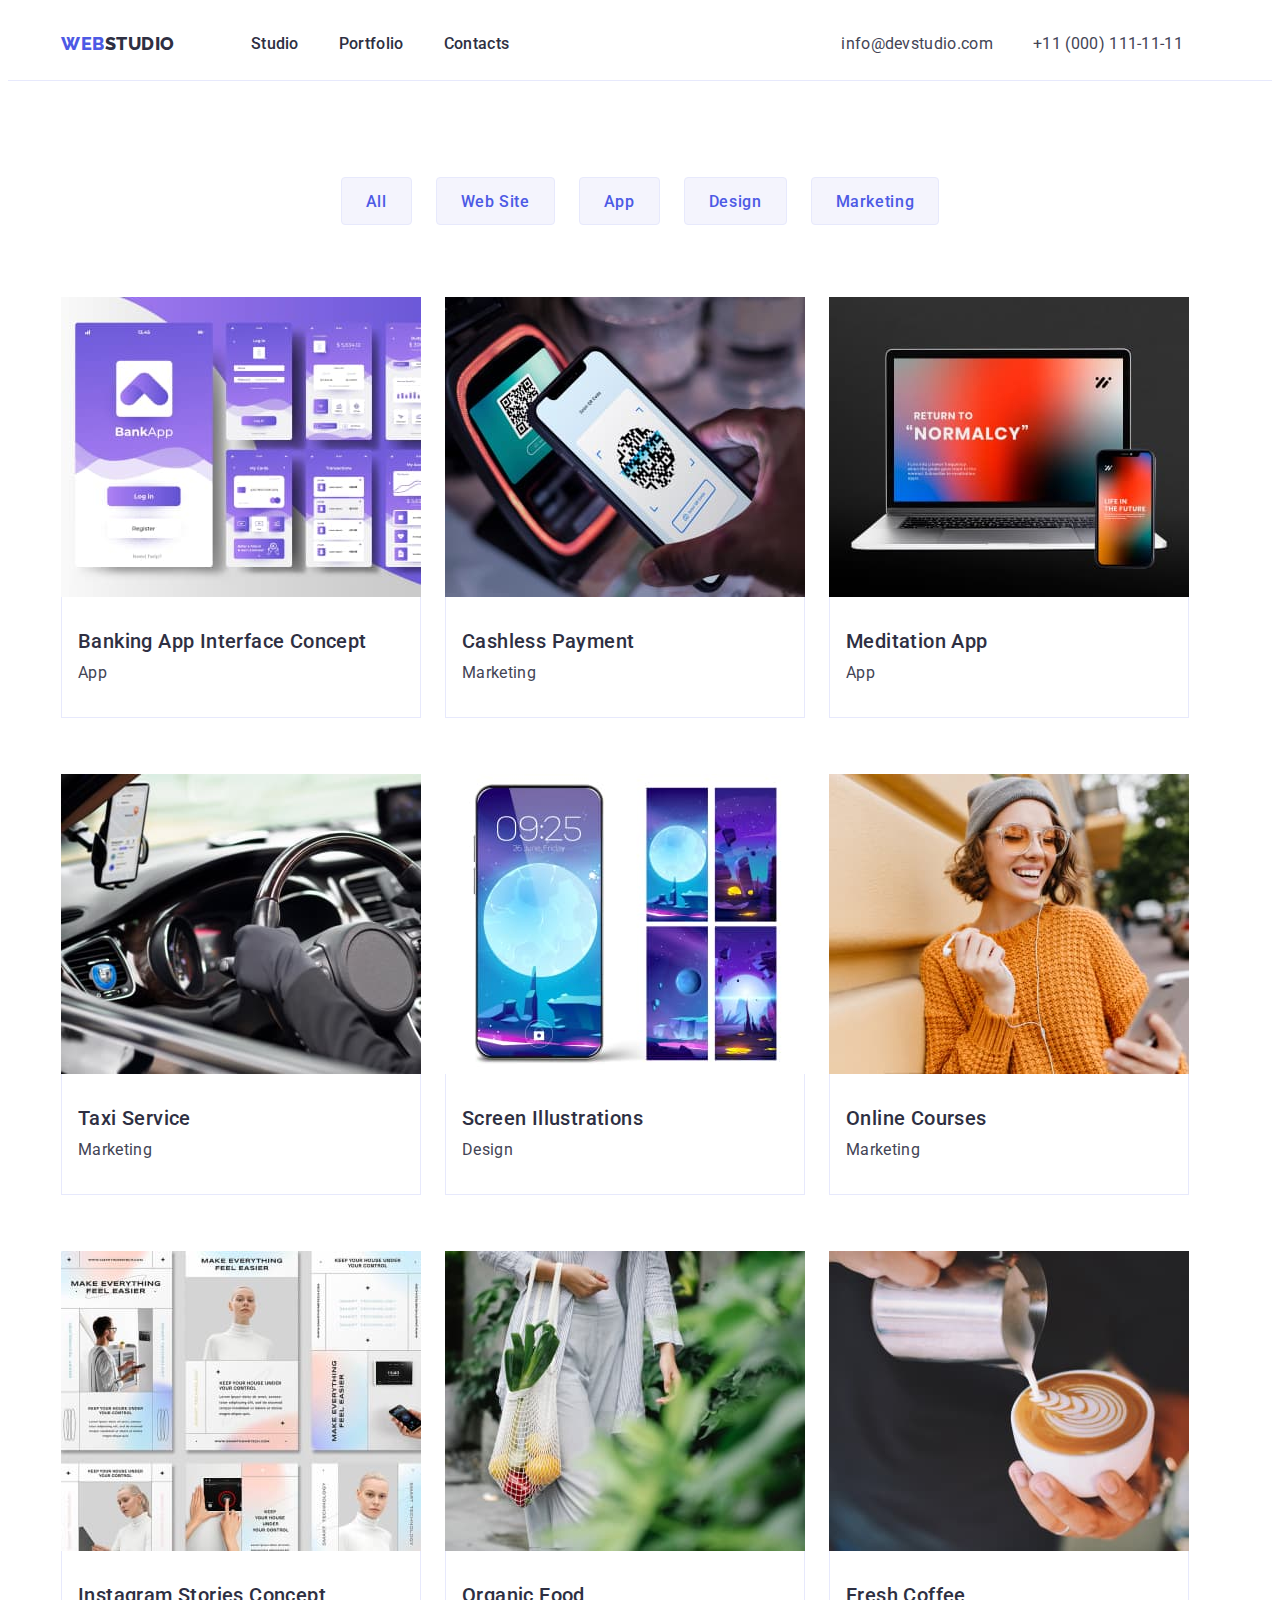
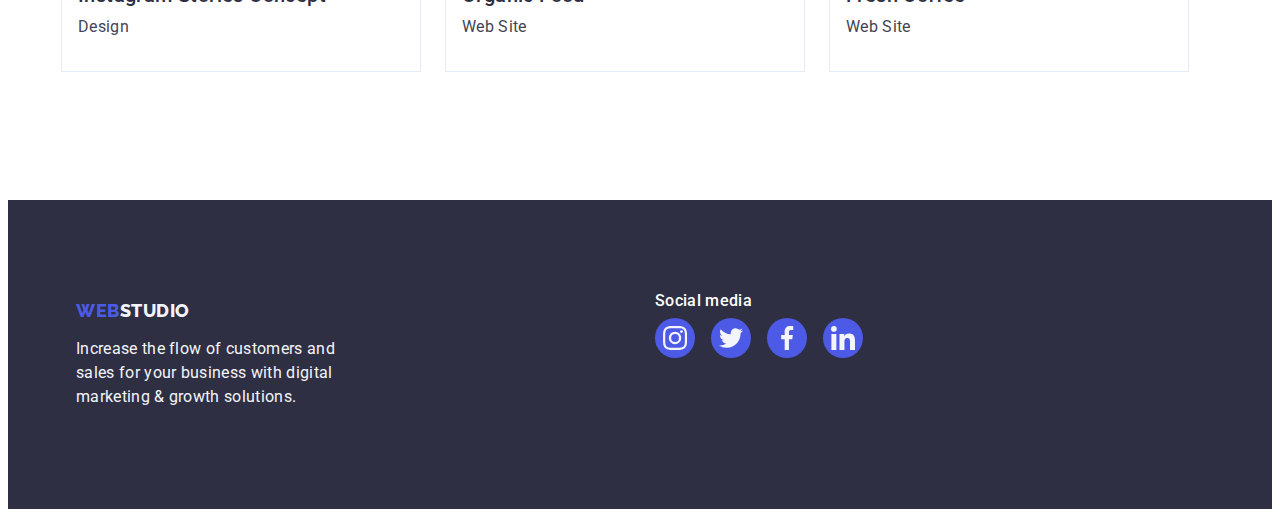
==== portfolio.html @ 4440ea36 "Initial commit" ====
<!DOCTYPE html>
<html lang="en">
  <head>
    <meta charset="UTF-8" />
    <meta http-equiv="X-UA-Compatible" content="IE=edge" />
    <meta name="viewport" content="width=device-width, initial-scale=1.0" />
    <title>Portfolio</title>
    <link rel="preconnect" href="https://fonts.googleapis.com" />
    <link rel="preconnect" href="https://fonts.gstatic.com" crossorigin />
    <link
      href="https://fonts.googleapis.com/css2?family=Raleway:wght@800&family=Roboto:wght@400;500;700&display=swap"
      rel="stylesheet"
    />
    <link
      rel="stylesheet"
      href="https://cdnjs.cloudflare.com/ajax/libs/modern-normalize/2.0.0/modern-normalize.min.css"
      integrity="sha512-4xo8blKMVCiXpTaLzQSLSw3KFOVPWhm/TRtuPVc4WG6kUgjH6J03IBuG7JZPkcWMxJ5huwaBpOpnwYElP/m6wg=="
      crossorigin="anonymous"
      referrerpolicy="no-referrer"
    />
    <link rel="stylesheet" href="./css/styles.css" />
  </head>
  <body>
    <header class="header-portfolio">
      <div class="container prt-header-container">
        <nav class="nav list">
          <a class="logo link" href="./index.html"
            >Web<span class="logo-stodio">Studio</span></a
          >
          <ul class="nav-list list">
            <li class="nav-item">
              <a class="nav-text link" href="./index.html">Studio</a>
            </li>
            <li class="nav-item">
              <a class="nav-text link" href="./portfolio.html">Portfolio</a>
            </li>
            <li class="nav-item">
              <a class="nav-text link" href="">Contacts</a>
            </li>
          </ul>
        </nav>
        <address class="address">
          <ul class="address-list list">
            <li class="address-item">
              <a class="address-text link" href="mailto:info@devstudio.com"
                >info@devstudio.com</a
              >
            </li>
            <li class="address-item">
              <a class="address-text link" href="tel:+110001111111"
                >+11 (000) 111-11-11</a
              >
            </li>
          </ul>
        </address>
      </div>
    </header>
    <main>
      <section class="filters">
        <div class="container">
          <h1 class="filters-hedden visually-hidden" hidden>filters</h1>
          <ul class="filters-list list">
            <li class="filters-item">
              <button class="button" type="button">All</button>
            </li>
            <li class="filters-item">
              <button class="button" type="button">Web Site</button>
            </li>
            <li class="filters-item">
              <button class="button" type="button">App</button>
            </li>
            <li class="filters-item">
              <button class="button" type="button">Design</button>
            </li>
            <li class="filters-item">
              <button class="button" type="button">Marketing</button>
            </li>
          </ul>
          <ul class="row-list list">
            <li class="row-item">
              <a class="row-link link" href="">
                <img
                  class="img-portfolio"
                  src="./images/portfolio1.jpg"
                  alt="portfolio"
                  width="360"
                  height="300"
                />
                <div class="row-img">
                  <h2 class="row-name">Banking App Interface Concept</h2>
                  <p class="row-text">App</p>
                </div>
              </a>
            </li>
            <li class="row-item">
              <a class="row-link link" href="">
                <img
                  class="img-portfolio"
                  src="./images/portfolio2.jpg"
                  alt="portfolio"
                  width="360"
                  height="300"
                />
                <div class="row-img">
                  <h2 class="row-name">Cashless Payment</h2>
                  <p class="row-text">Marketing</p>
                </div>
              </a>
            </li>
            <li class="row-item">
              <a class="row-link link" href="">
                <img
                  class="img-portfolio"
                  src="./images/portfolio3.jpg"
                  alt="portfolio"
                  width="360"
                  height="300"
                />
                <div class="row-img">
                  <h2 class="row-name">Meditation App</h2>
                  <p class="row-text">App</p>
                </div>
              </a>
            </li>
            <li class="row-item">
              <a class="row-link link" href="">
                <img
                  class="img-portfolio"
                  src="./images/portfolio4.jpg"
                  alt="portfolio"
                  width="360"
                  height="300"
                />
                <div class="row-img">
                  <h2 class="row-name">Taxi Service</h2>
                  <p class="row-text">Marketing</p>
                </div>
              </a>
            </li>
            <li class="row-item">
              <a class="row-link link" href="">
                <img
                  class="img-portfolio"
                  src="./images/portfolio5.jpg"
                  alt="portfolio"
                  width="360"
                  height="300"
                />
                <div class="row-img">
                  <h2 class="row-name">Screen Illustrations</h2>
                  <p class="row-text">Design</p>
                </div>
              </a>
            </li>
            <li class="row-item">
              <a class="row-link link" href="">
                <img
                  class="img-portfolio"
                  src="./images/portfolio6.jpg"
                  alt="portfolio"
                  width="360"
                  height="300"
                />
                <div class="row-img">
                  <h2 class="row-name">Online Courses</h2>
                  <p class="row-text">Marketing</p>
                </div>
              </a>
            </li>
            <li class="row-item">
              <a class="row-link link" href="">
                <img
                  class="img-portfolio"
                  src="./images/portfolio7.jpg"
                  alt="portfolio"
                  width="360"
                  height="300"
                />
                <div class="row-img">
                  <h2 class="row-name">Instagram Stories Concept</h2>
                  <p class="row-text">Design</p>
                </div>
              </a>
            </li>
            <li class="row-item">
              <a class="row-link link" href="">
                <img
                  class="img-portfolio"
                  src="./images/portfolio8.jpg"
                  alt="portfolio"
                  width="360"
                  height="300"
                />
                <div class="row-img">
                  <h2 class="row-name">Organic Food</h2>
                  <p class="row-text">Web Site</p>
                </div>
              </a>
            </li>
            <li class="row-item">
              <a class="row-link link" href="">
                <img
                  class="img-portfolio"
                  src="./images/portfolio9.jpg"
                  alt="portfolio"
                  width="360"
                  height="300"
                />
                <div class="row-img">
                  <h2 class="row-name">Fresh Coffee</h2>
                  <p class="row-text">Web Site</p>
                </div>
              </a>
            </li>
          </ul>
        </div>
      </section>
    </main>
    <footer class="portfolio-footer">
      <div class="container footer-container">
        <div class="container portfolio-footer-container">
          <a class="portfolio-logo link" href="./portfolio.html"
            >Web<span class="portfolio-logo-studio">Studio</span></a
          >
          <p class="portfolio-footer-text">
            Increase the flow of customers and sales for your business with
            digital marketing & growth solutions.
          </p>
        </div>
        <div class="container social-media-container">
          <p class="social-media">Social media</p>
          <ul class="social-media-list list">
            <li class="social-media-item">
              <a
                class="social-media-link"
                href=""
                target="_blank"
                rel="noopener no-referrer"
              >
                <svg class="soc-media-icon" widht="24" height="24">
                  <use href="./images/icons.svg.svg#icon-instagram"></use>
                </svg>
              </a>
            </li>
            <li class="social-media-item">
              <a
                class="social-media-link"
                href=""
                target="_blank"
                rel="noopener no-referrer"
              >
                <svg class="soc-media-icon" widht="24" height="24">
                  <use href="./images/icons.svg.svg#icon-twitter"></use>
                </svg>
              </a>
            </li>
            <li class="social-media-item">
              <a
                class="social-media-link"
                href=""
                target="_blank"
                rel="noopener no-referrer"
              >
                <svg class="soc-media-icon" widht="24" height="24">
                  <use href="./images/icons.svg.svg#icon-facebook"></use>
                </svg>
              </a>
            </li>
            <li class="social-media-item">
              <a
                class="social-media-link"
                href=""
                target="_blank"
                rel="noopener no-referrer"
              >
                <svg class="soc-media-icon" widht="24" height="24">
                  <use href="./images/icons.svg.svg#icon-linkedin"></use>
                </svg>
              </a>
            </li>
          </ul>
        </div>
      </div>
    </footer>
  </body>
</html>
---- css/styles.css ----
:root {
    --title-color: #2E2F42; 
    --iten-color: #434455;
    --logo-color: #4D5AE5;
    --about-color: #404BBF;
    --hero-color: #FFFFFF;
    --footer-text-color: #F4F4FD;
}

body {
    font-family: "Roboto", sans-serif;
    color: var(--iten-color);
    background-color: var(--hero-color);
}

p, h1, h2, h3, h4, h5, h6 {
    margin: 0;
}

ul, ol {
    margin: 0;
    padding: 0;
}

.list {
    list-style: none;
}

.link {
    text-decoration: none;
}

.container {
    width: 1158px;
    padding-left: 15px;
    padding-right: 15px;
    margin: 0 auto;
}

/* INDEX */

/* HEADER */

.header-index {
    border-bottom: 1px solid #e7e9fc;
}

.header-container {
    display: flex;
    align-items: center;
    height: 72px;
}

.header-nav {
    display: flex;
    align-items: center;
}

.header-list {
    display: flex;
    gap: 40px;
}

.header-logo {
    font-family: 'Raleway', sans-serif;
    font-style: normal;
    font-weight: 800;
    font-size: 18px;
    line-height: 1.17;
    letter-spacing: 0.03em;
    text-transform: uppercase;
    color: var(--logo-color);
    margin-right: 76px;
}

.header-logo-studio {
    font-family: 'Raleway', sans-serif;
    font-style: normal;
    font-weight: 800;
    font-size: 18px;
    line-height: 1.17;
    letter-spacing: 0.03em;
    text-transform: uppercase;
    color: var(--title-color);
}

.header-nav {
    list-style: none;
}


.header-text {
    font-weight: 500;
    font-size: 16px;
    line-height: 1.5;
    letter-spacing: 0.02em;
    color: var(--title-color); 
    padding: 24px 0 24px
}

.header-text:hover,
.header-text:focus {
    color: var(--about-color);
}

/* ADDRESS */

.header-address-list {
    display: flex;
    align-items: center;
    gap: 40px;
}

.header-address {
    font-style: normal;
    margin-left: auto;
}

.header-address-link {
    font-size: 16px;
    line-height: 1.5;
    letter-spacing: 0.02em;
    color: var(--iten-color);
}

.header-address-link:hover,
.header-address-link:focus {
    color: var(--about-color);
}

/* BUTTON */

.main-section-button {
    padding: 188px 0 188px;
    background-image: linear-gradient(rgba(46, 47, 66, 0.7), rgba(46, 47, 66, 0.7)),  url(../images/people-office\ 1.jpg);
    background-repeat: no-repeat;
    background-position: center;
    background-size: cover;
}

.main-section-button {
    background-color: var(--title-color);
}

.section-button {
    width: 169px;
    height: 56px;
    font-family: 'Roboto', sans-serif;
    font-style: normal;
    font-weight: 500;
    font-size: 16px;
    line-height: 1.5;
    letter-spacing: 0.04em;
    color: var(--hero-color);
    cursor: pointer;
    background-color: var(--logo-color);
    border-radius: 4px;
    min-width: 169px;
    display: block;
    border: none;
    margin-left: auto;
    margin-right: auto;
}

.section-button:hover, 
.section-button:focus {
    background-color: var(--about-color);
}

.section-button-text {
    font-weight: 700;
    font-size: 56px;
    line-height: 1.07;
    text-align: center;
    letter-spacing: 0.02em;
    color: var(--hero-color);
    max-width: 496px;
    margin-bottom: 48px;
    margin-right: auto;
    margin-left: auto;
}

/* INTERMEDIA */

.visually-hidden {
    position: absolute;
    width: 1px;
    height: 1px;
    margin: -1px;
    border: 0;
    padding: 0;
    white-space: nowrap;
    clip-path: inset(100%);
    clip: rect(0 0 0 0);
    overflow: hidden;
}

.section-intermedia {
    padding: 120px 0 120px;
}

.intermedia-list {
    display: flex;
    gap: 24px;
}

.intermedia-item {
    width: calc((100% - 72px) / 4);
    margin: 0;
    padding: 0;
}

.intermedia-svg {
    width: 264px;
    height: 112px;
    display: flex;
    justify-content: center;
    align-items: center;
    background: #F4F4FD;
    border-radius: 4px;
    margin-bottom: 8px;
}

.intermedia-name {
    font-weight: 500;
    font-size: 20px;
    line-height: 1.2;
    letter-spacing: 0.02em;
    margin-bottom: 8px;
    color: var(--title-color);
}

.intermedia-text {
    font-size: 16px;
    line-height: 1.5;
    letter-spacing: 0.02em;
    color: var(--iten-color);
}

/* HOVER */

.hover-img {
    display: block;
}

.section-hover {
    padding-bottom: 120px;
}

.hover-containe {
    display: flex;
    align-items: center;
    
}

.hover-list { 
    display: flex;
    align-items: center;
    gap: 24px;
}

.hover {
    font-weight: 700;
    font-size: 36px;
    line-height: 1.11;
    letter-spacing: 0.02em;
    text-transform: capitalize;
    color: var(--title-color);
    text-align: center;
    margin-bottom: 72px;
}

/* TEAM */


.section-team {
    background-color: var(--footer-text-color);
    padding: 120px 0 120px;
}

.team-img {
    display: block;
}

.team-text-container {
    padding: 32px 16px;
}

.team-item {
    background-color: var(--hero-color);
    border-radius: 0px 0px 4px 4px;
    width: calc((100% - 72px) / 4);
    box-shadow: 0px 1px 6px rgba(46, 47, 66, 0.08), 0px 1px 1px rgba(46, 47, 66, 0.16), 0px 2px 1px rgba(46, 47, 66, 0.08);
} 

.team-list {
    display: flex;
    gap: 24px;
    
}

.team {
    font-weight: 700;
    font-size: 36px;
    line-height: 1.11;
    letter-spacing: 0.02em;
    text-transform: capitalize;
    color: var(--title-color); 
    text-align: center;
    margin-bottom: 72px;
}


.team-name {
    font-weight: 500;
    font-size: 20px;
    line-height: 1.2;
    letter-spacing: 0.02em;
    color: var(--title-color);
    text-align: center;
    margin-bottom: 8px;
}

.team-text {
    font-size: 16px;
    line-height: 1.5;
    letter-spacing: 0.02em;
    text-align: center;
    color: var(--iten-color)  
}

.team-list-soc {
    display: flex;
    justify-content: center;
    gap: 24px;
}

.team-item-soc {
    width: 40px;
    height: 40px;
}

.team-link-soc {
    background-color:  var(--logo-color);
    border-radius: 50%;
    width: 100%;
    height: 100%;
    display: flex;
    align-items: center;
    justify-content: center;
    margin-top: 8px;
}

.team-link-soc:hover {
    background-color: var(--about-color);
}

.team-soc-icon {
    fill: #F4F4FD;
}

/* CUSTOMERS */

.container-cusromers {
    padding-top: 120px;
    padding-bottom: 120px;
} 

.customers {
    font-style: normal;
    font-weight: 700;
    font-size: 36px;
    line-height: 1.11;
    letter-spacing: 0.02em;
    text-align: center;
    text-transform: capitalize;
}

.customers-list {
    display: flex;
    align-items: center;
    gap: 24px;
}

.customers-link {
    border: 1px solid #8e8f99;
    border-radius: 4px;
    width: 168px;
    height: 88px;
    display: flex;
    align-items: center;
    justify-content: center;
    color: #8e8f99;
    margin-top: 72px;
}

.customers-link:hover,
.customers-link:focus {
    border-color: #404BBF;
    color: var(--about-color);
}

.customers-soc-icon {
    fill: #8E8F99;
}

.customers-soc-icon:hover,
.customers-soc-icon:focus {
    fill: #404BBF;
}

/* FOOTER */


.index-footer {
    background-color: var(--title-color);
    padding: 100px 0;
}

.footer-logo {
    font-weight: 800;
    font-size: 18px;
    line-height: 1.17;
    letter-spacing: 0.03em;
    text-transform: uppercase;
    color: var(--logo-color);
    display: inline-block;
    margin-bottom: 16px;
}

.footer-logo-studio {
    font-family: 'Raleway', sans-serif;
    font-style: normal;
    font-weight: 800;
    font-size: 18px;
    line-height: 1.17;
    letter-spacing: 0.03em;
    text-transform: uppercase;
    color: var(--footer-text-color);
}

.footer-text {
    font-size: 16px;
    line-height: 1.5;
    letter-spacing: 0.02em;
    color: var(--footer-text-color);
    max-width: 264px; 
}

/* SOCIAL-MEDIA */

.footer-container {
    display: flex;

}

.social-media {
    font-weight: 500;
    font-size: 16px;
    line-height: 1.5px;
    letter-spacing: 0.02em;
    color: #FFFFFF;
}

.social-media-list {
    display: flex;
    align-items: center;
    gap: 16px;
    margin-top: 16px;
}

.social-media-item {
    width: 40px;
    height: 40px;
}

.social-media-link {
    background-color: var(--logo-color);
    border-radius: 50%;
    width: 100%;
    height: 100%;
    display: flex;
    align-items: center;
    justify-content: center;
}

.social-media-link:hover {
    background-color: #31D0AA;
}

.soc-media-icon {
    fill: #F4F4FD;
}

/* PORTFOLIO */

/* HEADER */

.header-portfolio {
    border-bottom: 1px solid #e7e9fc;
}

.prt-header-container {
    display: flex;
    align-items: center;
    height: 72px;
}

.logo {
    font-family: 'Raleway', sans-serif;
    font-style: normal;
    font-weight: 800;
    font-size: 18px;
    line-height: 1.17;
    letter-spacing: 0.03em;
    text-transform: uppercase;
    color: var(--logo-color);
    margin-right: 76px;
}

.logo-stodio {
    font-family: 'Raleway', sans-serif;
    font-style: normal;
    font-weight: 800;
    font-size: 18px;
    line-height: 1.17;
    letter-spacing: 0.03em;
    text-transform: uppercase;
    color: var(--title-color);
}

.nav {
    display: flex;
    align-items: center;
}

.nav-list {
    display: flex;
    gap: 40px;
}

.nav-text {
    font-weight: 500;
    font-size: 16px;
    line-height: 1.5;
    letter-spacing: 0.02em;
    color: var(--title-color);
    padding: 24px 0;
}

.nav-text:hover,
.nav-text:focus {
    color: var(--about-color);
}

.address {
    font-style: normal;
    display: flex;
}

.address-list {
    list-style: none;
    display: flex;
    gap: 40px;
    margin-left: 332px;
}

.address-text {
    font-size: 16px;
    line-height: 1.5;
    letter-spacing: 0.02em;
    color: var(--iten-color);
}

.address-text:hover,
.address-text:focus {
    color: var(--about-color);
}

/* FILTERS */

.visually-hidden {
    position: absolute;
    width: 1px;
    height: 1px;
    margin: -1px;
    border: 0;
    padding: 0;
    white-space: nowrap;
    clip-path: inset(100%);
    clip: rect(0 0 0 0);
    overflow: hidden;
}

.filters {
    padding-top: 96px;
    padding-bottom: 120px;
}

.filters-list {
    display: flex;
    gap: 24px;
    justify-content: center;
    margin-bottom: 72px;
}

.button {
    min-width: 69px;
    height: 48px;  
    font-family: 'Roboto', sans-serif;
    font-style: normal;
    font-weight: 500;
    font-size: 16px;
    line-height: 1.5;
    letter-spacing: 0.04em;
    color: var(--logo-color);
    cursor: pointer;
    background-color: var(--footer-text-color);
    padding: 12px 24px;
    border: 1px solid #e7e9fc;
    border-radius: 4px;
}

.button:hover,
.button:focus {
    background-color: var(--about-color);
    color: var(--hero-color);
    border: 1px solid transparent;
}

/* ROW */

.row-link {
    width: calc((100%-48px)/3);
}

.row-img {
    padding: 32px 16px;
    border: 1px solid #e7e9fc;
    border-top: none;
    margin-bottom: 8px;
}

.img-portfolio {
    display: block;
}

.row-item:hover,
.row-item:focus {
    box-shadow: 0px 1px 6px rgba(46, 47, 66, 0.08), 0px 1px 1px rgba(46, 47, 66, 0.16), 0px 2px 1px rgba(46, 47, 66, 0.08);
}


.row-list {
    list-style: none;
    display: flex;
    flex-wrap: wrap;
    column-gap: 24px;
    row-gap: 48px;
}

.row-link {
    text-decoration: none;
}

.row-name {
    font-weight: 500;
    font-size: 20px;
    line-height: 1.2;
    letter-spacing: 0.02em;
    color: var(--title-color);
    margin-bottom: 8px;
}

.row-text {
    color: var(--iten-color);
    font-size: 16px;
    line-height: 1.5;
    letter-spacing: 0.02em; 
}

/* FOOTER */

.portfolio-footer {
    background-color: var(--title-color);
    padding: 100px 0;
}

.portfolio-logo {
    font-family: 'Raleway', sans-serif;
    font-style: normal;
    font-weight: 800;
    font-size: 18px;
    line-height: 1.17;
    letter-spacing: 0.03em;
    text-transform: uppercase;
    color: var(--logo-color);
}

.portfolio-logo-studio {
    color: var(--footer-text-color);
}

.portfolio-footer-text {
    font-size: 16px;
    line-height: 1.5;
    letter-spacing: 0.02em;
    color: var(--footer-text-color);
    max-width: 264px;
    margin-top: 16px;
}
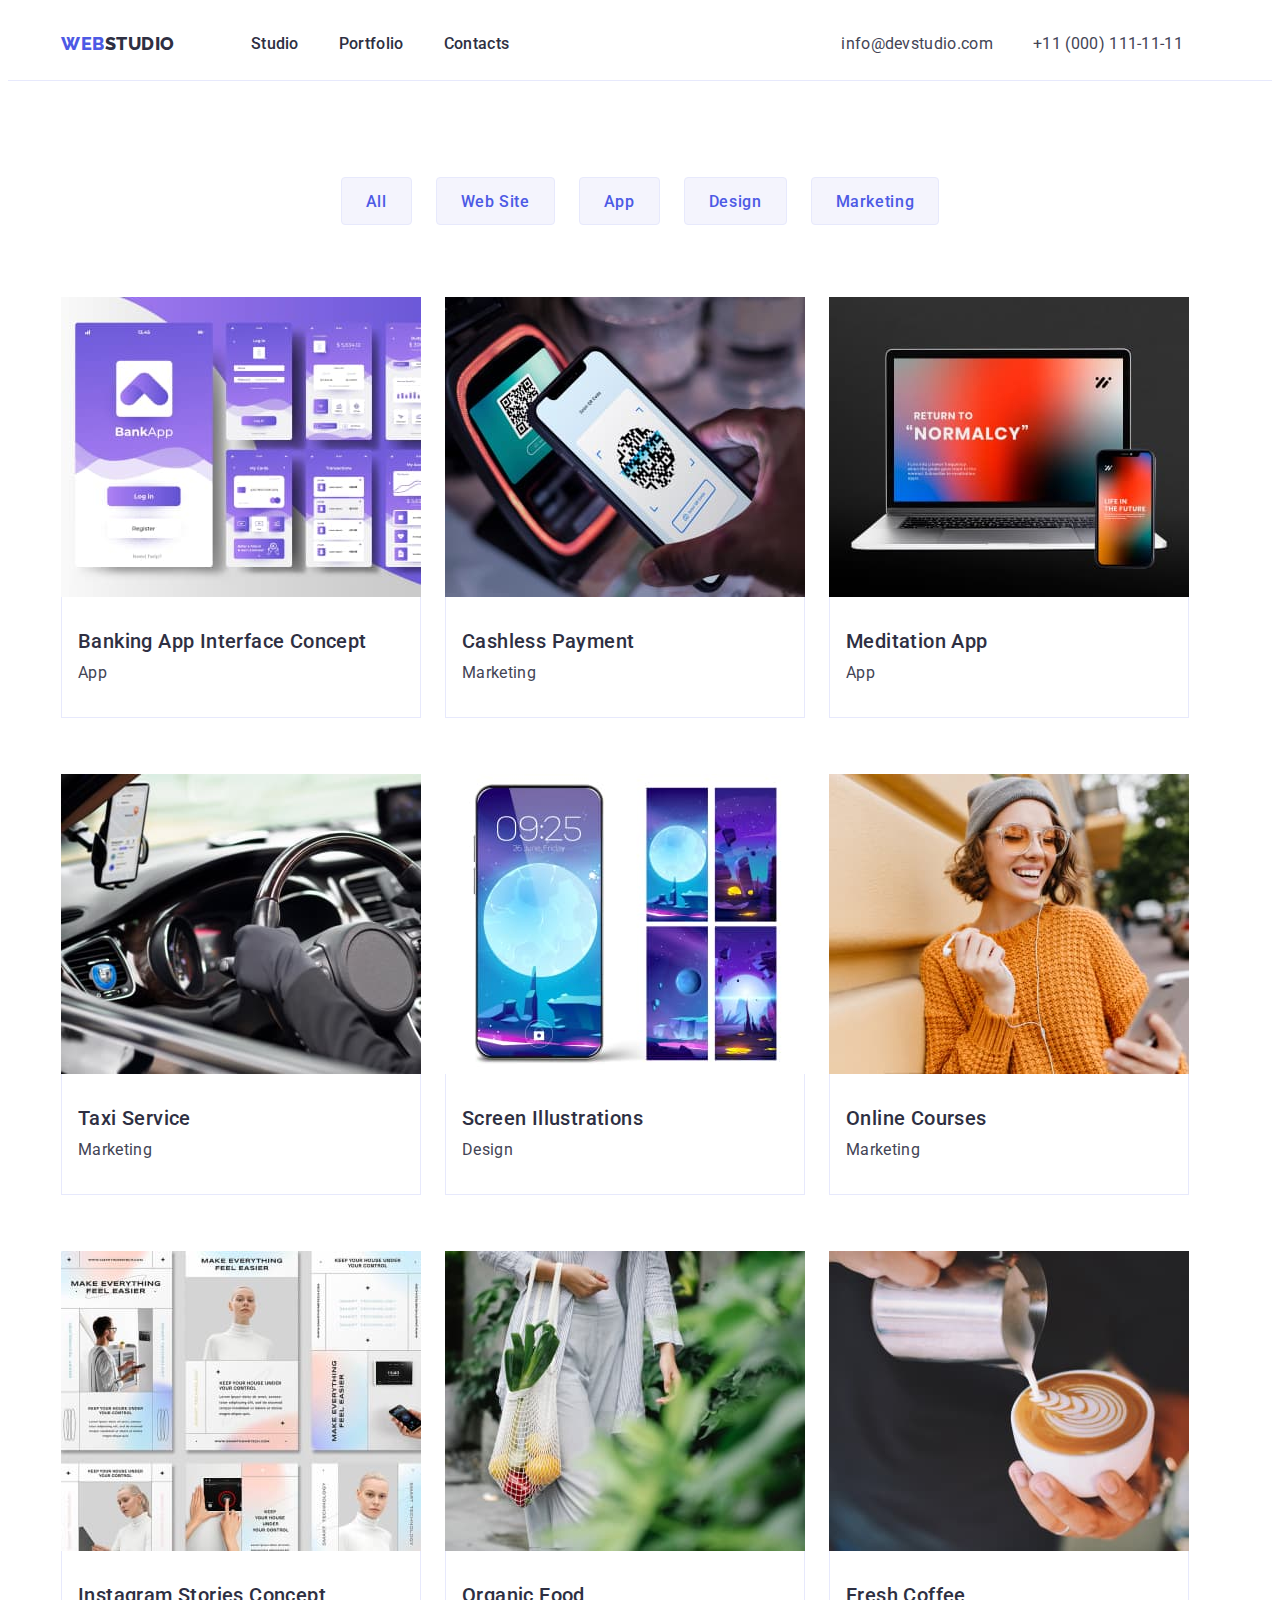
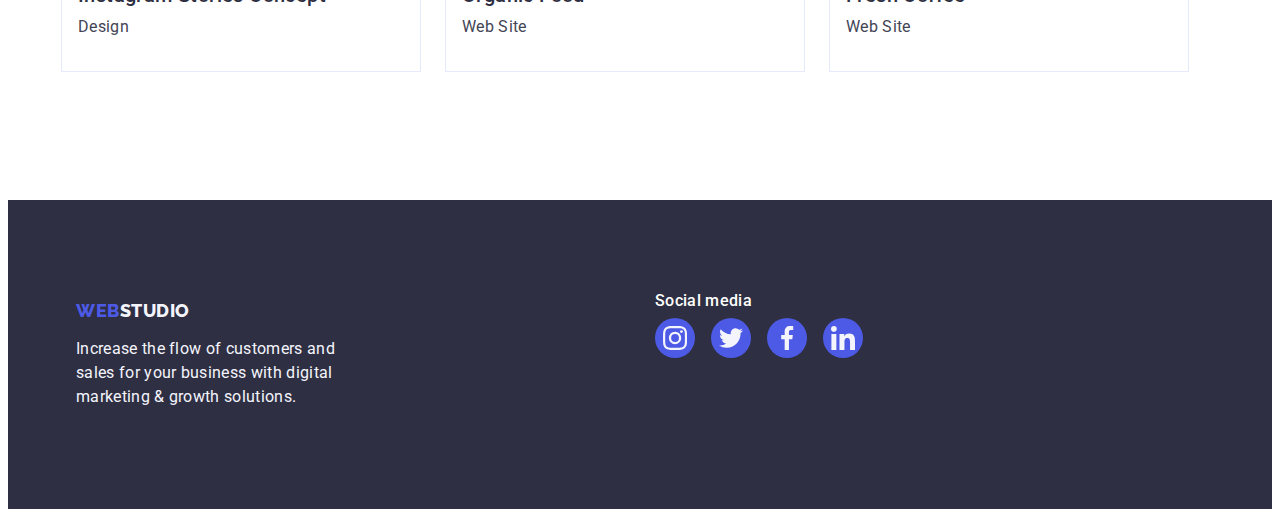
==== commit 6cde0bcf: "finish" ====
--- a/portfolio.html
+++ b/portfolio.html
@@ -237,7 +237,7 @@
                 target="_blank"
                 rel="noopener no-referrer"
               >
-                <svg class="soc-media-icon" widht="24" height="24">
+                <svg class="soc-media-icon" width="24" height="24">
                   <use href="./images/icons.svg.svg#icon-instagram"></use>
                 </svg>
               </a>
@@ -249,7 +249,7 @@
                 target="_blank"
                 rel="noopener no-referrer"
               >
-                <svg class="soc-media-icon" widht="24" height="24">
+                <svg class="soc-media-icon" width="24" height="24">
                   <use href="./images/icons.svg.svg#icon-twitter"></use>
                 </svg>
               </a>
@@ -261,7 +261,7 @@
                 target="_blank"
                 rel="noopener no-referrer"
               >
-                <svg class="soc-media-icon" widht="24" height="24">
+                <svg class="soc-media-icon" width="24" height="24">
                   <use href="./images/icons.svg.svg#icon-facebook"></use>
                 </svg>
               </a>
@@ -273,7 +273,7 @@
                 target="_blank"
                 rel="noopener no-referrer"
               >
-                <svg class="soc-media-icon" widht="24" height="24">
+                <svg class="soc-media-icon" width="24" height="24">
                   <use href="./images/icons.svg.svg#icon-linkedin"></use>
                 </svg>
               </a>
--- a/css/styles.css
+++ b/css/styles.css
@@ -1,5 +1,5 @@
 :root {
-    --title-color: #2E2F42; 
+    --title-color: #2E2F42;
     --iten-color: #434455;
     --logo-color: #4D5AE5;
     --about-color: #404BBF;
@@ -13,11 +13,18 @@
     background-color: var(--hero-color);
 }
 
-p, h1, h2, h3, h4, h5, h6 {
+p,
+h1,
+h2,
+h3,
+h4,
+h5,
+h6 {
     margin: 0;
 }
 
-ul, ol {
+ul,
+ol {
     margin: 0;
     padding: 0;
 }
@@ -94,7 +101,7 @@
     font-size: 16px;
     line-height: 1.5;
     letter-spacing: 0.02em;
-    color: var(--title-color); 
+    color: var(--title-color);
     padding: 24px 0 24px
 }
 
@@ -132,7 +139,7 @@
 
 .main-section-button {
     padding: 188px 0 188px;
-    background-image: linear-gradient(rgba(46, 47, 66, 0.7), rgba(46, 47, 66, 0.7)),  url(../images/people-office\ 1.jpg);
+    background-image: linear-gradient(rgba(46, 47, 66, 0.7), rgba(46, 47, 66, 0.7)), url(../images/people-office\ 1.jpg);
     background-repeat: no-repeat;
     background-position: center;
     background-size: cover;
@@ -162,7 +169,7 @@
     margin-right: auto;
 }
 
-.section-button:hover, 
+.section-button:hover,
 .section-button:focus {
     background-color: var(--about-color);
 }
@@ -250,10 +257,10 @@
 .hover-containe {
     display: flex;
     align-items: center;
-    
-}
-
-.hover-list { 
+
+}
+
+.hover-list {
     display: flex;
     align-items: center;
     gap: 24px;
@@ -291,12 +298,12 @@
     border-radius: 0px 0px 4px 4px;
     width: calc((100% - 72px) / 4);
     box-shadow: 0px 1px 6px rgba(46, 47, 66, 0.08), 0px 1px 1px rgba(46, 47, 66, 0.16), 0px 2px 1px rgba(46, 47, 66, 0.08);
-} 
+}
 
 .team-list {
     display: flex;
     gap: 24px;
-    
+
 }
 
 .team {
@@ -305,7 +312,7 @@
     line-height: 1.11;
     letter-spacing: 0.02em;
     text-transform: capitalize;
-    color: var(--title-color); 
+    color: var(--title-color);
     text-align: center;
     margin-bottom: 72px;
 }
@@ -326,7 +333,7 @@
     line-height: 1.5;
     letter-spacing: 0.02em;
     text-align: center;
-    color: var(--iten-color)  
+    color: var(--iten-color)
 }
 
 .team-list-soc {
@@ -341,7 +348,7 @@
 }
 
 .team-link-soc {
-    background-color:  var(--logo-color);
+    background-color: var(--logo-color);
     border-radius: 50%;
     width: 100%;
     height: 100%;
@@ -364,7 +371,7 @@
 .container-cusromers {
     padding-top: 120px;
     padding-bottom: 120px;
-} 
+}
 
 .customers {
     font-style: normal;
@@ -444,7 +451,7 @@
     line-height: 1.5;
     letter-spacing: 0.02em;
     color: var(--footer-text-color);
-    max-width: 264px; 
+    max-width: 264px;
 }
 
 /* SOCIAL-MEDIA */
@@ -606,7 +613,7 @@
 
 .button {
     min-width: 69px;
-    height: 48px;  
+    height: 48px;
     font-family: 'Roboto', sans-serif;
     font-style: normal;
     font-weight: 500;
@@ -676,7 +683,7 @@
     color: var(--iten-color);
     font-size: 16px;
     line-height: 1.5;
-    letter-spacing: 0.02em; 
+    letter-spacing: 0.02em;
 }
 
 /* FOOTER */
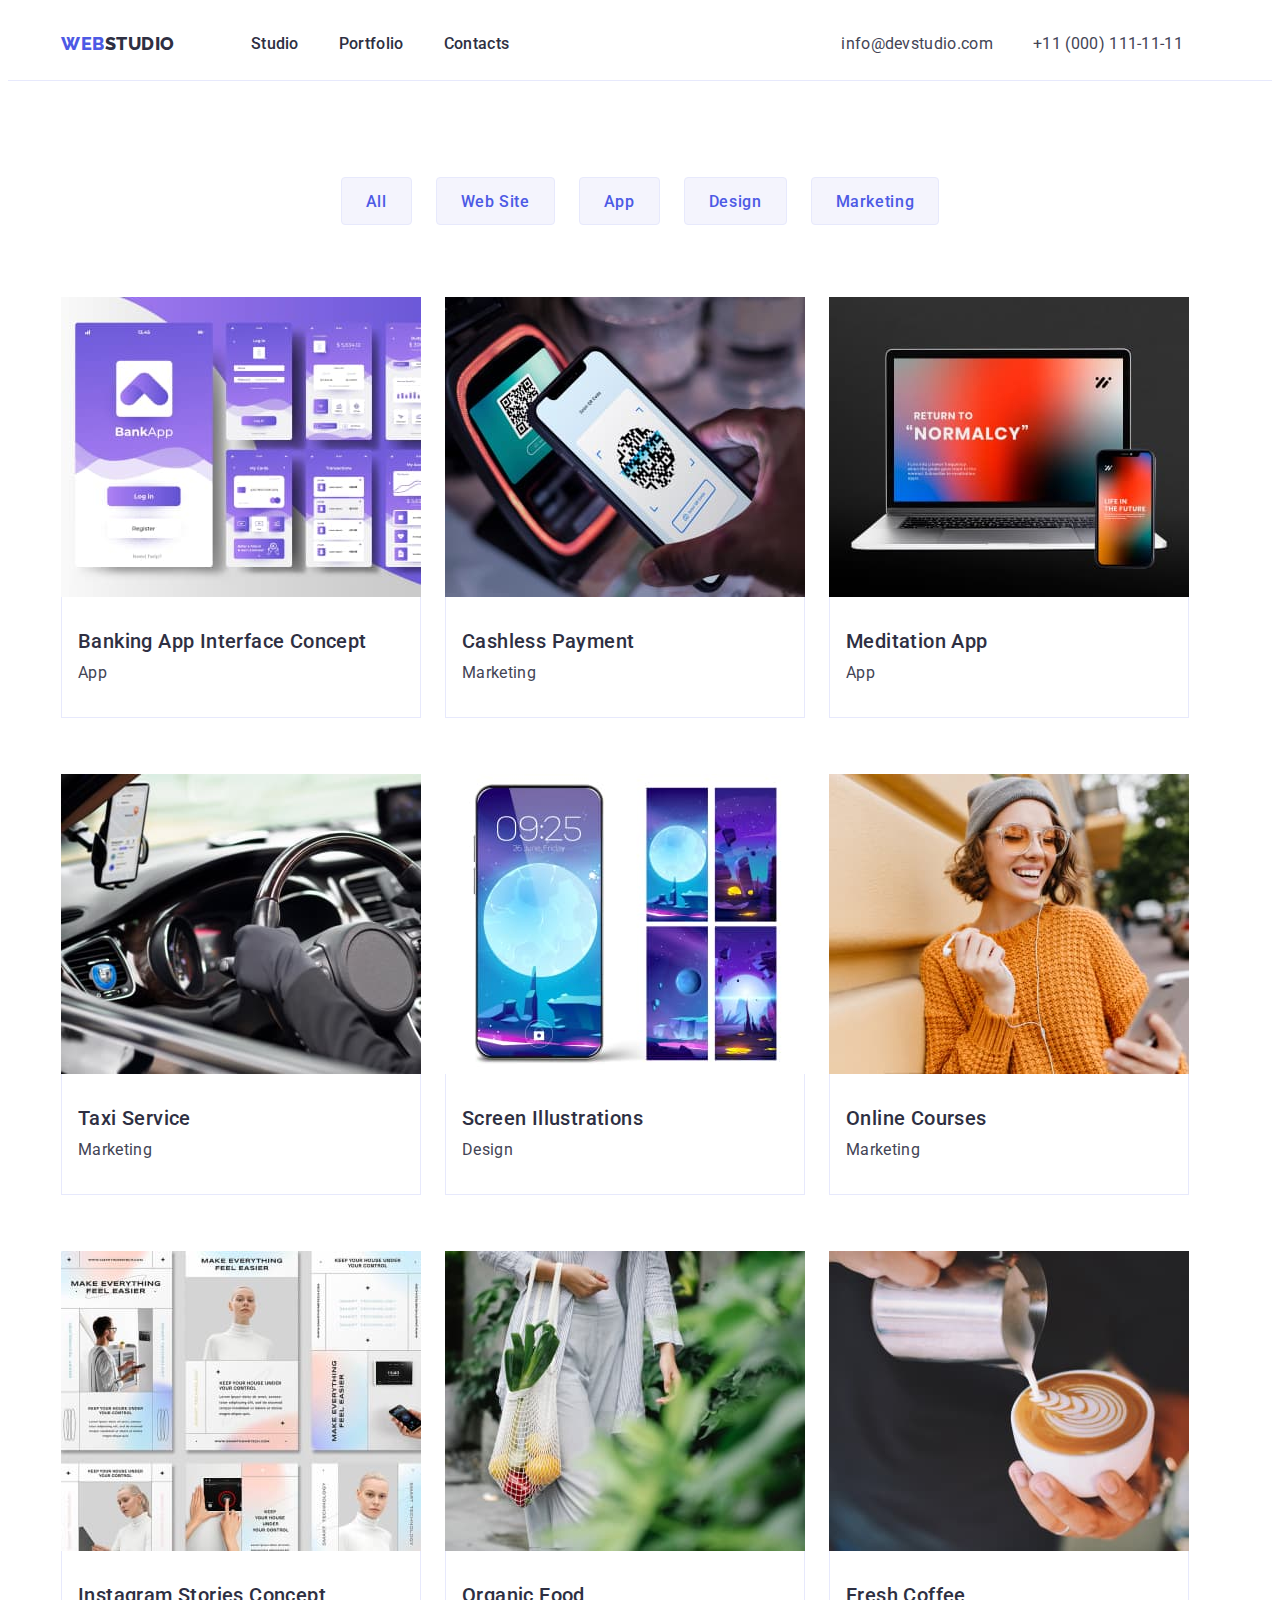
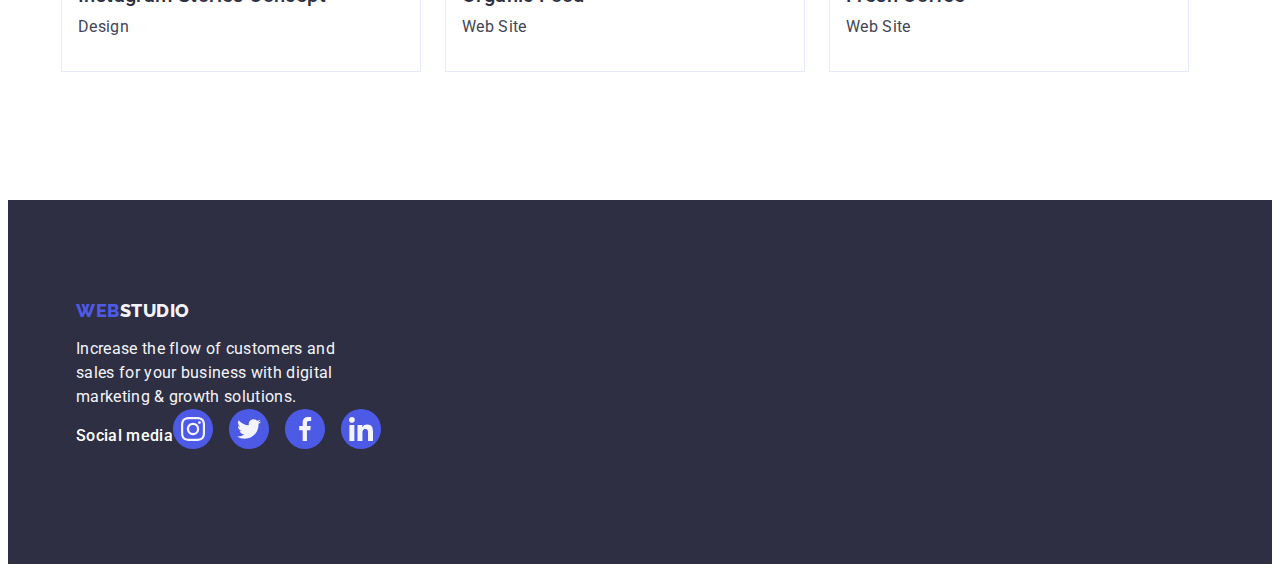
==== commit a4eb586d: "finish" ====
--- a/portfolio.html
+++ b/portfolio.html
@@ -238,43 +238,43 @@
                 rel="noopener no-referrer"
               >
                 <svg class="soc-media-icon" width="24" height="24">
-                  <use href="./images/icons.svg.svg#icon-instagram"></use>
-                </svg>
-              </a>
-            </li>
-            <li class="social-media-item">
-              <a
-                class="social-media-link"
-                href=""
-                target="_blank"
-                rel="noopener no-referrer"
-              >
-                <svg class="soc-media-icon" width="24" height="24">
-                  <use href="./images/icons.svg.svg#icon-twitter"></use>
-                </svg>
-              </a>
-            </li>
-            <li class="social-media-item">
-              <a
-                class="social-media-link"
-                href=""
-                target="_blank"
-                rel="noopener no-referrer"
-              >
-                <svg class="soc-media-icon" width="24" height="24">
-                  <use href="./images/icons.svg.svg#icon-facebook"></use>
-                </svg>
-              </a>
-            </li>
-            <li class="social-media-item">
-              <a
-                class="social-media-link"
-                href=""
-                target="_blank"
-                rel="noopener no-referrer"
-              >
-                <svg class="soc-media-icon" width="24" height="24">
-                  <use href="./images/icons.svg.svg#icon-linkedin"></use>
+                  <use href="./images/icons.svg#icon-instagram"></use>
+                </svg>
+              </a>
+            </li>
+            <li class="social-media-item">
+              <a
+                class="social-media-link"
+                href=""
+                target="_blank"
+                rel="noopener no-referrer"
+              >
+                <svg class="soc-media-icon" width="24" height="24">
+                  <use href="./images/icons.svg#icon-twitter"></use>
+                </svg>
+              </a>
+            </li>
+            <li class="social-media-item">
+              <a
+                class="social-media-link"
+                href=""
+                target="_blank"
+                rel="noopener no-referrer"
+              >
+                <svg class="soc-media-icon" width="24" height="24">
+                  <use href="./images/icons.svg#icon-facebook"></use>
+                </svg>
+              </a>
+            </li>
+            <li class="social-media-item">
+              <a
+                class="social-media-link"
+                href=""
+                target="_blank"
+                rel="noopener no-referrer"
+              >
+                <svg class="soc-media-icon" width="24" height="24">
+                  <use href="./images/icons.svg#icon-linkedin"></use>
                 </svg>
               </a>
             </li>
--- a/css/styles.css
+++ b/css/styles.css
@@ -50,6 +50,9 @@
 
 .header-index {
     border-bottom: 1px solid #e7e9fc;
+    box-shadow: 0px 2px 1px rgba(46, 47, 66, 0.08),
+        0px 1px 1px rgba(46, 47, 66, 0.16),
+        0px 1px 6px rgba(46, 47, 66, 0.08);
 }
 
 .header-container {
@@ -143,6 +146,7 @@
     background-repeat: no-repeat;
     background-position: center;
     background-size: cover;
+    min-width: 1440px;
 }
 
 .main-section-button {
@@ -217,16 +221,17 @@
     padding: 0;
 }
 
-.intermedia-svg {
+.intermedia-svg-container {
+    display: flex;
+    align-items: center;
+    justify-content: center;
+    height: 112px;
     width: 264px;
-    height: 112px;
-    display: flex;
-    justify-content: center;
-    align-items: center;
-    background: #F4F4FD;
+    background-color: #f4f4fd;
     border-radius: 4px;
     margin-bottom: 8px;
 }
+
 
 .intermedia-name {
     font-weight: 500;
@@ -358,7 +363,8 @@
     margin-top: 8px;
 }
 
-.team-link-soc:hover {
+.team-link-soc:hover,
+.team-link-soc:focus {
     background-color: var(--about-color);
 }
 
@@ -368,10 +374,11 @@
 
 /* CUSTOMERS */
 
-.container-cusromers {
+.section-customers {
     padding-top: 120px;
     padding-bottom: 120px;
 }
+
 
 .customers {
     font-style: normal;
@@ -381,6 +388,8 @@
     letter-spacing: 0.02em;
     text-align: center;
     text-transform: capitalize;
+    color:#2e2f42;
+    margin-bottom: 72px;
 }
 
 .customers-list {
@@ -398,7 +407,6 @@
     align-items: center;
     justify-content: center;
     color: #8e8f99;
-    margin-top: 72px;
 }
 
 .customers-link:hover,
@@ -408,7 +416,7 @@
 }
 
 .customers-soc-icon {
-    fill: #8E8F99;
+    fill: currentColor;
 }
 
 .customers-soc-icon:hover,
@@ -456,24 +464,26 @@
 
 /* SOCIAL-MEDIA */
 
-.footer-container {
-    display: flex;
-
-}
+.social-media-container {
+    display: flex;
+    align-items: baseline;
+    margin-right: 120px;
+}
+
+
 
 .social-media {
     font-weight: 500;
     font-size: 16px;
-    line-height: 1.5px;
+    line-height: 1.5;
     letter-spacing: 0.02em;
     color: #FFFFFF;
+    margin-bottom: 16px;
 }
 
 .social-media-list {
     display: flex;
-    align-items: center;
     gap: 16px;
-    margin-top: 16px;
 }
 
 .social-media-item {
@@ -491,7 +501,8 @@
     justify-content: center;
 }
 
-.social-media-link:hover {
+.social-media-link:hover,
+.social-media-link:focus {
     background-color: #31D0AA;
 }
 
@@ -633,12 +644,21 @@
     background-color: var(--about-color);
     color: var(--hero-color);
     border: 1px solid transparent;
+    box-shadow: 0px 3px 1px rgba(0, 0, 0, 0.1),
+        0px 2px 1px rgba(0, 0, 0, 0.08),
+        0px 2px 2px rgba(0, 0, 0, 0.12);
 }
 
 /* ROW */
 
 .row-link {
     width: calc((100%-48px)/3);
+    display: block;
+}
+
+.row-link:hover,
+.row-link:focus {
+    box-shadow: 0px 1px 6px rgba(46, 47, 66, 0.08), 0px 1px 1px rgba(46, 47, 66, 0.16), 0px 2px 1px rgba(46, 47, 66, 0.08);
 }
 
 .row-img {
@@ -650,11 +670,6 @@
 
 .img-portfolio {
     display: block;
-}
-
-.row-item:hover,
-.row-item:focus {
-    box-shadow: 0px 1px 6px rgba(46, 47, 66, 0.08), 0px 1px 1px rgba(46, 47, 66, 0.16), 0px 2px 1px rgba(46, 47, 66, 0.08);
 }
 
 
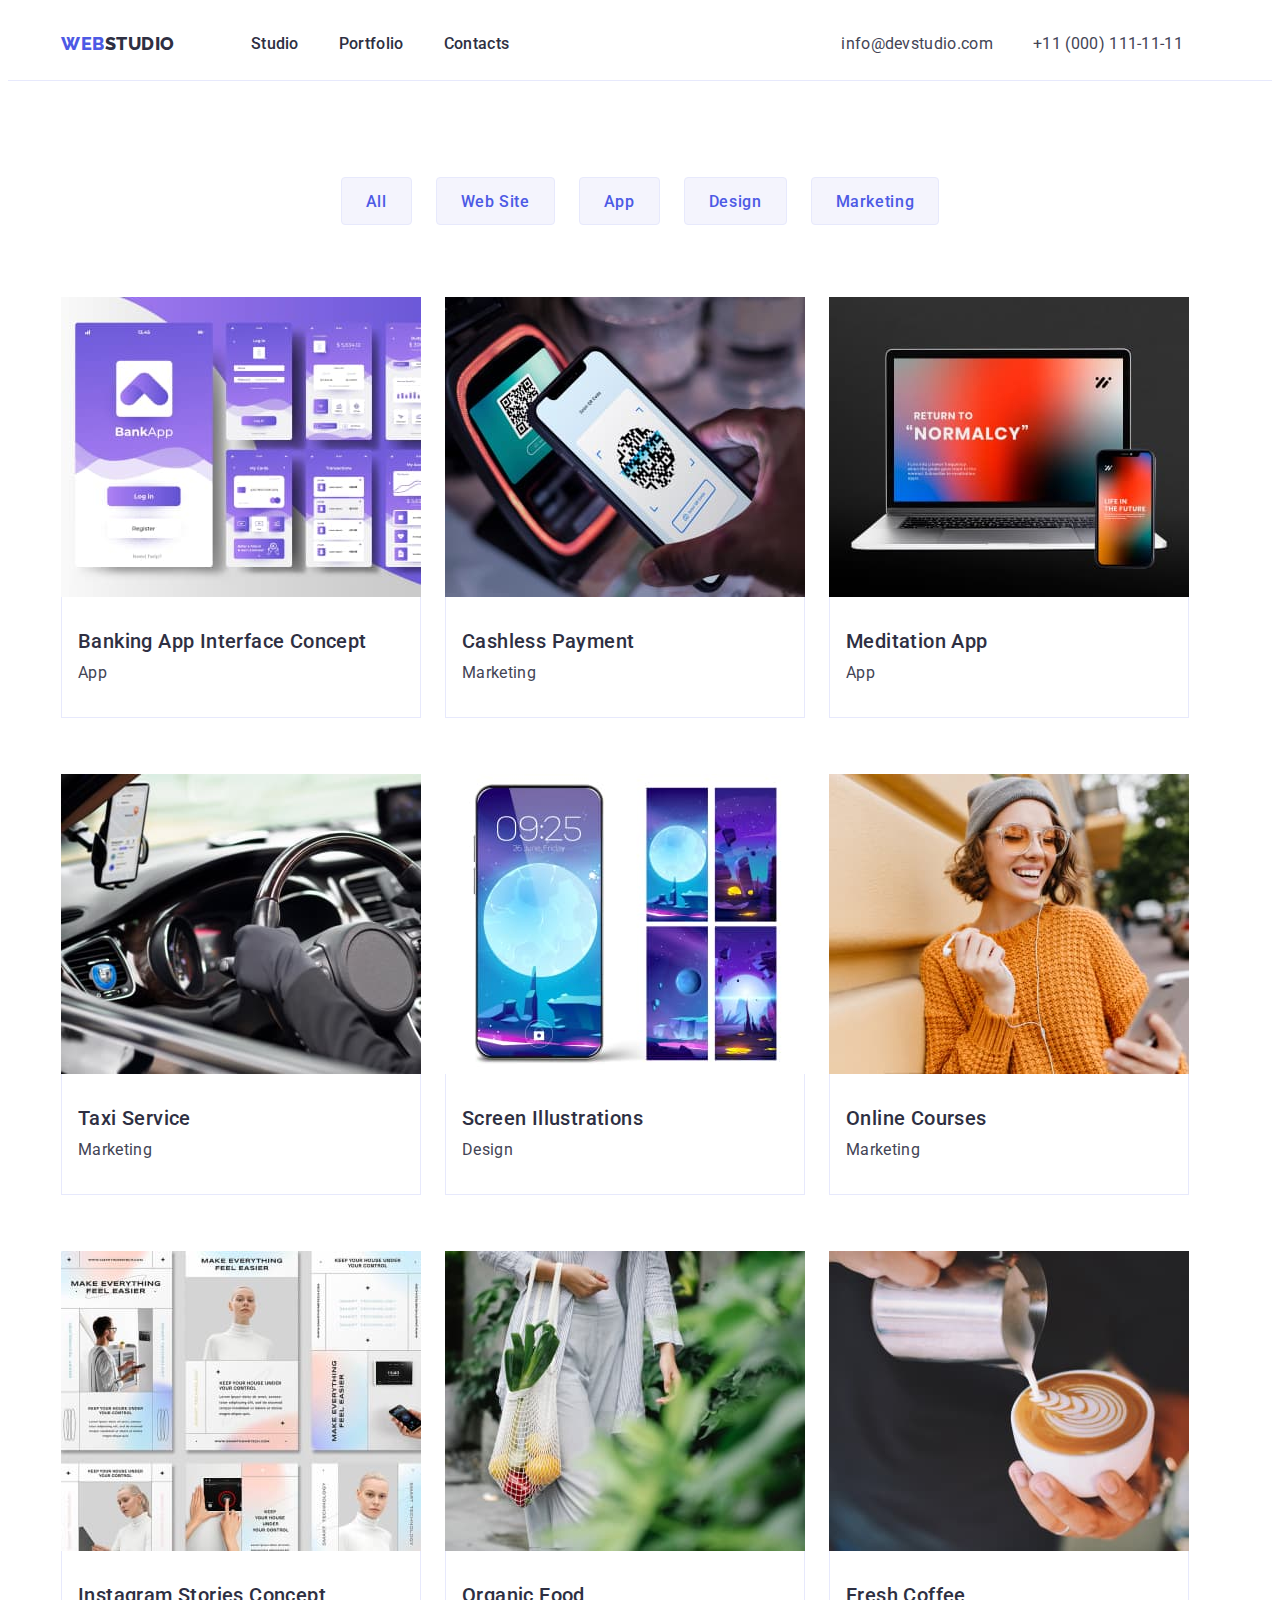
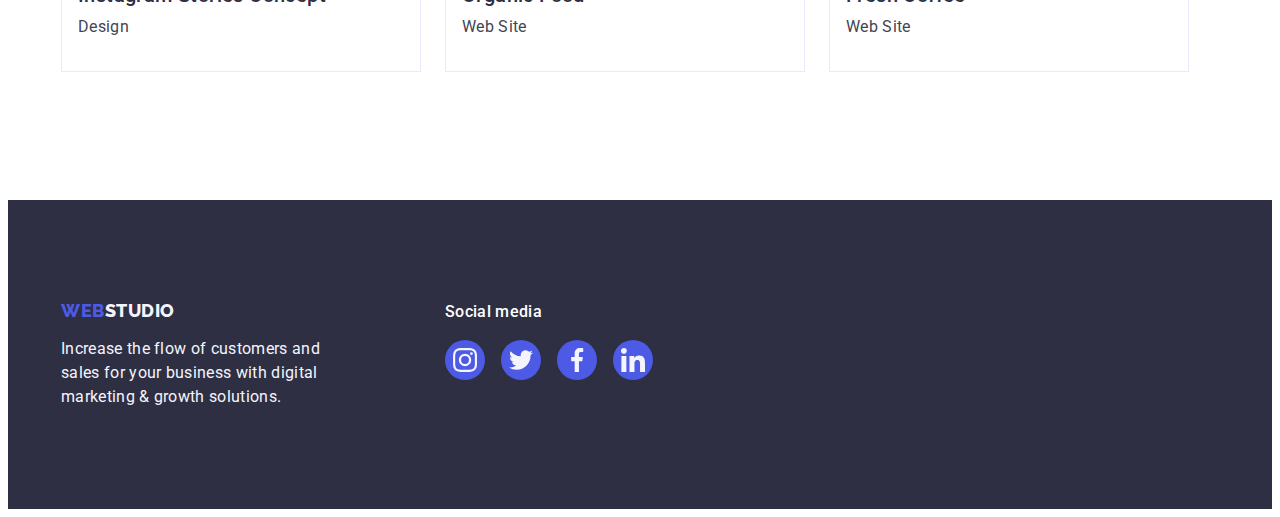
==== commit 8bb502f2: "finish" ====
--- a/portfolio.html
+++ b/portfolio.html
@@ -218,7 +218,7 @@
     </main>
     <footer class="portfolio-footer">
       <div class="container footer-container">
-        <div class="container portfolio-footer-container">
+        <div class="portfolio-footer-container">
           <a class="portfolio-logo link" href="./portfolio.html"
             >Web<span class="portfolio-logo-studio">Studio</span></a
           >
@@ -227,7 +227,7 @@
             digital marketing & growth solutions.
           </p>
         </div>
-        <div class="container social-media-container">
+        <div class="social-media-container">
           <p class="social-media">Social media</p>
           <ul class="social-media-list list">
             <li class="social-media-item">
--- a/css/styles.css
+++ b/css/styles.css
@@ -142,11 +142,11 @@
 
 .main-section-button {
     padding: 188px 0 188px;
-    background-image: linear-gradient(rgba(46, 47, 66, 0.7), rgba(46, 47, 66, 0.7)), url(../images/people-office\ 1.jpg);
+    background-image: linear-gradient(rgba(46, 47, 66, 0.7), rgba(46, 47, 66, 0.7)), url(../images/people-office.jpg);
     background-repeat: no-repeat;
     background-position: center;
     background-size: cover;
-    min-width: 1440px;
+    max-width: 1440px;
 }
 
 .main-section-button {
@@ -279,7 +279,6 @@
     text-transform: capitalize;
     color: var(--title-color);
     text-align: center;
-    margin-bottom: 72px;
 }
 
 /* TEAM */
@@ -426,6 +425,14 @@
 
 /* FOOTER */
 
+.footer-container {
+    display: flex;
+    align-items: baseline;
+}
+
+.index-container {
+    margin-right: 120px;
+}
 
 .index-footer {
     background-color: var(--title-color);
@@ -463,14 +470,6 @@
 }
 
 /* SOCIAL-MEDIA */
-
-.social-media-container {
-    display: flex;
-    align-items: baseline;
-    margin-right: 120px;
-}
-
-
 
 .social-media {
     font-weight: 500;
@@ -703,6 +702,10 @@
 
 /* FOOTER */
 
+.portfolio-footer-container {
+    margin-right: 120px;
+}
+
 .portfolio-footer {
     background-color: var(--title-color);
     padding: 100px 0;
